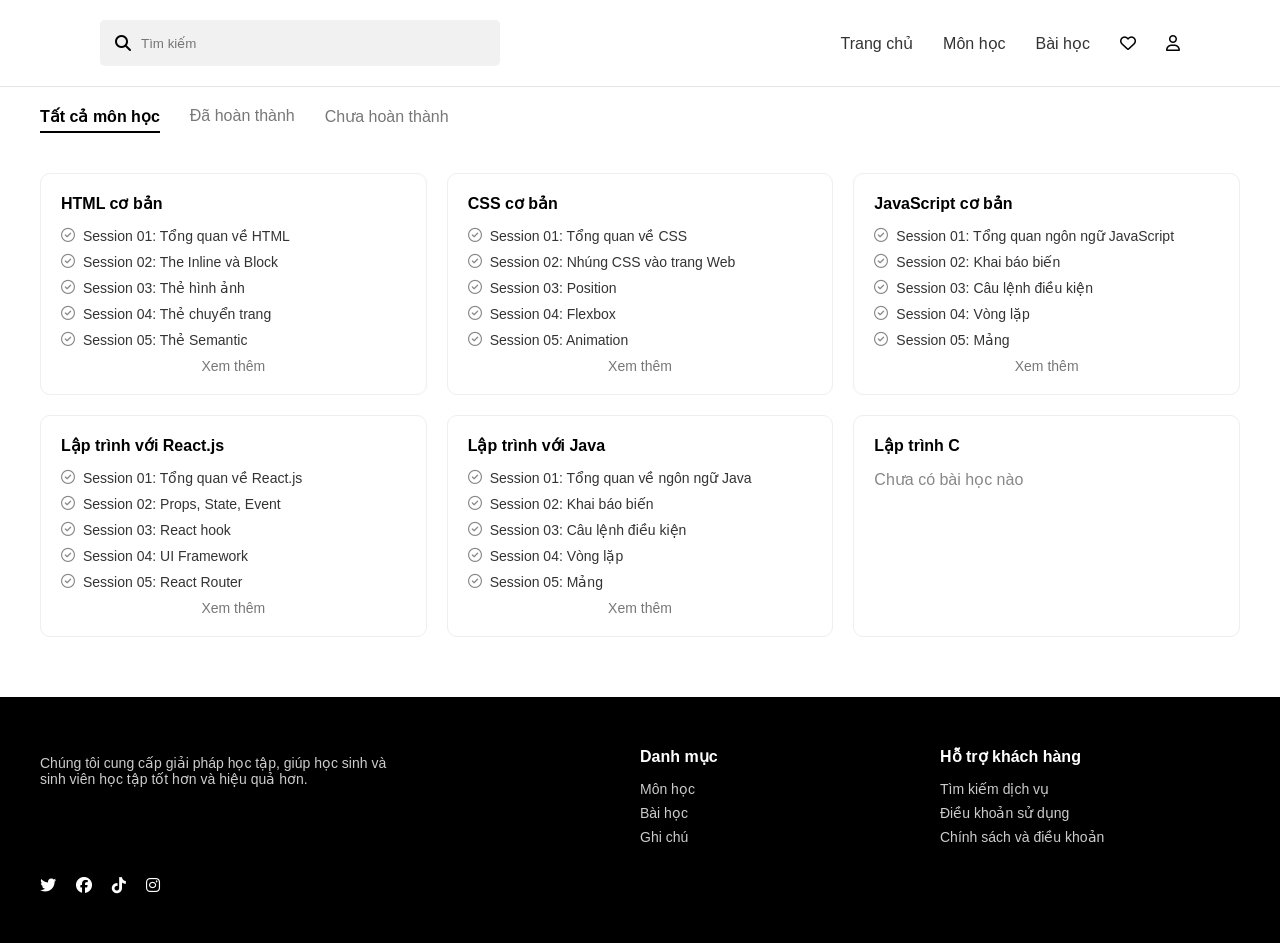
==== index.html @ 12305ce9 "Add files via upload" ====
<!doctype html>
<html lang="vi">
  <head>
    <meta charset="UTF-8" />
    <meta name="viewport" content="width=device-width, initial-scale=1.0" />
    <title>Khóa học</title>

    <link rel="stylesheet" href="./style.css" />

    <link
      rel="stylesheet"
      href="https://cdnjs.cloudflare.com/ajax/libs/font-awesome/6.5.0/css/all.min.css"
    />
  </head>
  <body>
    <!-- HEADER -->
    <header class="header">
      <div class="search">
        <i class="fa-solid fa-magnifying-glass"></i>
        <input type="text" placeholder="Tìm kiếm" />
      </div>

      <div class="menu">
        <a href="#">Trang chủ</a>
        <a href="#">Môn học</a>
        <a href="#">Bài học</a>
        <i class="fa-regular fa-heart"></i>
        <i class="fa-regular fa-user"></i>
      </div>
    </header>

    <!-- TAB -->
    <div class="tabs">
      <span class="active">Tất cả môn học</span>
      <span>Đã hoàn thành</span>
      <span>Chưa hoàn thành</span>
    </div>

    <!-- COURSE -->
    <section class="course">
      <!-- CARD -->
      <div class="card">
        <h3>HTML cơ bản</h3>

        <ul>
          <li>
            <i class="fa-regular fa-circle-check"></i> Session 01: Tổng quan về
            HTML
          </li>
          <li>
            <i class="fa-regular fa-circle-check"></i> Session 02: The Inline và
            Block
          </li>
          <li>
            <i class="fa-regular fa-circle-check"></i> Session 03: Thẻ hình ảnh
          </li>
          <li>
            <i class="fa-regular fa-circle-check"></i> Session 04: Thẻ chuyển
            trang
          </li>
          <li>
            <i class="fa-regular fa-circle-check"></i> Session 05: Thẻ Semantic
          </li>
        </ul>

        <p class="more">Xem thêm</p>
      </div>

      <div class="card">
        <h3>CSS cơ bản</h3>

        <ul>
          <li>
            <i class="fa-regular fa-circle-check"></i> Session 01: Tổng quan về
            CSS
          </li>
          <li>
            <i class="fa-regular fa-circle-check"></i> Session 02: Nhúng CSS vào
            trang Web
          </li>
          <li>
            <i class="fa-regular fa-circle-check"></i> Session 03: Position
          </li>
          <li>
            <i class="fa-regular fa-circle-check"></i> Session 04: Flexbox
          </li>
          <li>
            <i class="fa-regular fa-circle-check"></i> Session 05: Animation
          </li>
        </ul>

        <p class="more">Xem thêm</p>
      </div>

      <div class="card">
        <h3>JavaScript cơ bản</h3>

        <ul>
          <li>
            <i class="fa-regular fa-circle-check"></i> Session 01: Tổng quan
            ngôn ngữ JavaScript
          </li>
          <li>
            <i class="fa-regular fa-circle-check"></i> Session 02: Khai báo biến
          </li>
          <li>
            <i class="fa-regular fa-circle-check"></i> Session 03: Câu lệnh điều
            kiện
          </li>
          <li>
            <i class="fa-regular fa-circle-check"></i> Session 04: Vòng lặp
          </li>
          <li><i class="fa-regular fa-circle-check"></i> Session 05: Mảng</li>
        </ul>

        <p class="more">Xem thêm</p>
      </div>

      <div class="card">
        <h3>Lập trình với React.js</h3>

        <ul>
          <li>
            <i class="fa-regular fa-circle-check"></i> Session 01: Tổng quan về
            React.js
          </li>
          <li>
            <i class="fa-regular fa-circle-check"></i> Session 02: Props, State,
            Event
          </li>
          <li>
            <i class="fa-regular fa-circle-check"></i> Session 03: React hook
          </li>
          <li>
            <i class="fa-regular fa-circle-check"></i> Session 04: UI Framework
          </li>
          <li>
            <i class="fa-regular fa-circle-check"></i> Session 05: React Router
          </li>
        </ul>

        <p class="more">Xem thêm</p>
      </div>

      <div class="card">
        <h3>Lập trình với Java</h3>

        <ul>
          <li>
            <i class="fa-regular fa-circle-check"></i> Session 01: Tổng quan về
            ngôn ngữ Java
          </li>
          <li>
            <i class="fa-regular fa-circle-check"></i> Session 02: Khai báo biến
          </li>
          <li>
            <i class="fa-regular fa-circle-check"></i> Session 03: Câu lệnh điều
            kiện
          </li>
          <li>
            <i class="fa-regular fa-circle-check"></i> Session 04: Vòng lặp
          </li>
          <li><i class="fa-regular fa-circle-check"></i> Session 05: Mảng</li>
        </ul>

        <p class="more">Xem thêm</p>
      </div>

      <div class="card">
        <h3>Lập trình C</h3>
        <p class="empty">Chưa có bài học nào</p>
      </div>
    </section>

    <!-- FOOTER -->
    <footer class="footer">
      <div class="footer-left">
        <p>
          Chúng tôi cung cấp giải pháp học tập, giúp học sinh và <br />
          sinh viên học tập tốt hơn và hiệu quả hơn.
        </p>

        <div class="social">
          <i class="fa-brands fa-twitter"></i>
          <i class="fa-brands fa-facebook"></i>
          <i class="fa-brands fa-tiktok"></i>
          <i class="fa-brands fa-instagram"></i>
        </div>
      </div>

      <div>
        <h4>Danh mục</h4>
        <p>Môn học</p>
        <p>Bài học</p>
        <p>Ghi chú</p>
      </div>

      <div>
        <h4>Hỗ trợ khách hàng</h4>
        <p>Tìm kiếm dịch vụ</p>
        <p>Điều khoản sử dụng</p>
        <p>Chính sách và điều khoản</p>
      </div>
    </footer>
  </body>
</html>
---- style.css ----
*{
margin:0;
padding:0;
box-sizing:border-box;
font-family: "Segoe UI",sans-serif;
}


/* HEADER */

.header{
display:flex;
justify-content:space-between;
align-items:center;
padding:20px 100px;
background:white;
border-bottom:1px solid #e5e5e5;
}

.search{
display:flex;
align-items:center;
background:#f1f1f1;
padding:15px 15px;
border-radius:5px;
width:400px;
gap:10px;
}

.search input{
border:none;
background:none;
outline:none;
width:100%;
}

.menu{
display:flex;
align-items:center;
gap:30px;
}

.menu a{
text-decoration:none;
color:#333;
}

.menu i{
cursor:pointer;
}


/* TAB */

.tabs{
display:flex;
gap:30px;
padding:20px 40px;
}

.tabs span{
cursor:pointer;
color:#777;
}

.tabs .active{
color:black;
font-weight:600;
border-bottom:2px solid black;
padding-bottom:5px;
}


/* COURSE */

.course{
display:grid;
grid-template-columns:repeat(3,1fr);
gap:20px;
padding:20px 40px;
}

.card{
background:white;
border:1px solid #eee;
border-radius:10px;
padding:20px;
}

.card h3{
margin-bottom:15px;
font-size:16px;
}

.card ul{
list-style:none;
}

.card li{
display:flex;
gap:8px;
margin:10px 0;
font-size:14px;
color:#333;
}

.card i{
color:#888;
}

.more{
margin-top:10px;
color:#777;
font-size:14px;
cursor:pointer;
text-align: center;
}

.empty{
color:#888;
margin-top:10px;
}


/* FOOTER */

.footer{
background:black;
color:white;
display:grid;
grid-template-columns:2fr 1fr 1fr;
padding:50px 40px;
margin-top:40px;
}

.footer h4{
margin-bottom:15px;
}

.footer p{
margin:8px 0;
color:#ccc;
font-size:14px;
}

.social{
margin-top:90px;
display:flex;
gap:20px;
}

.social i{
cursor:pointer;
}
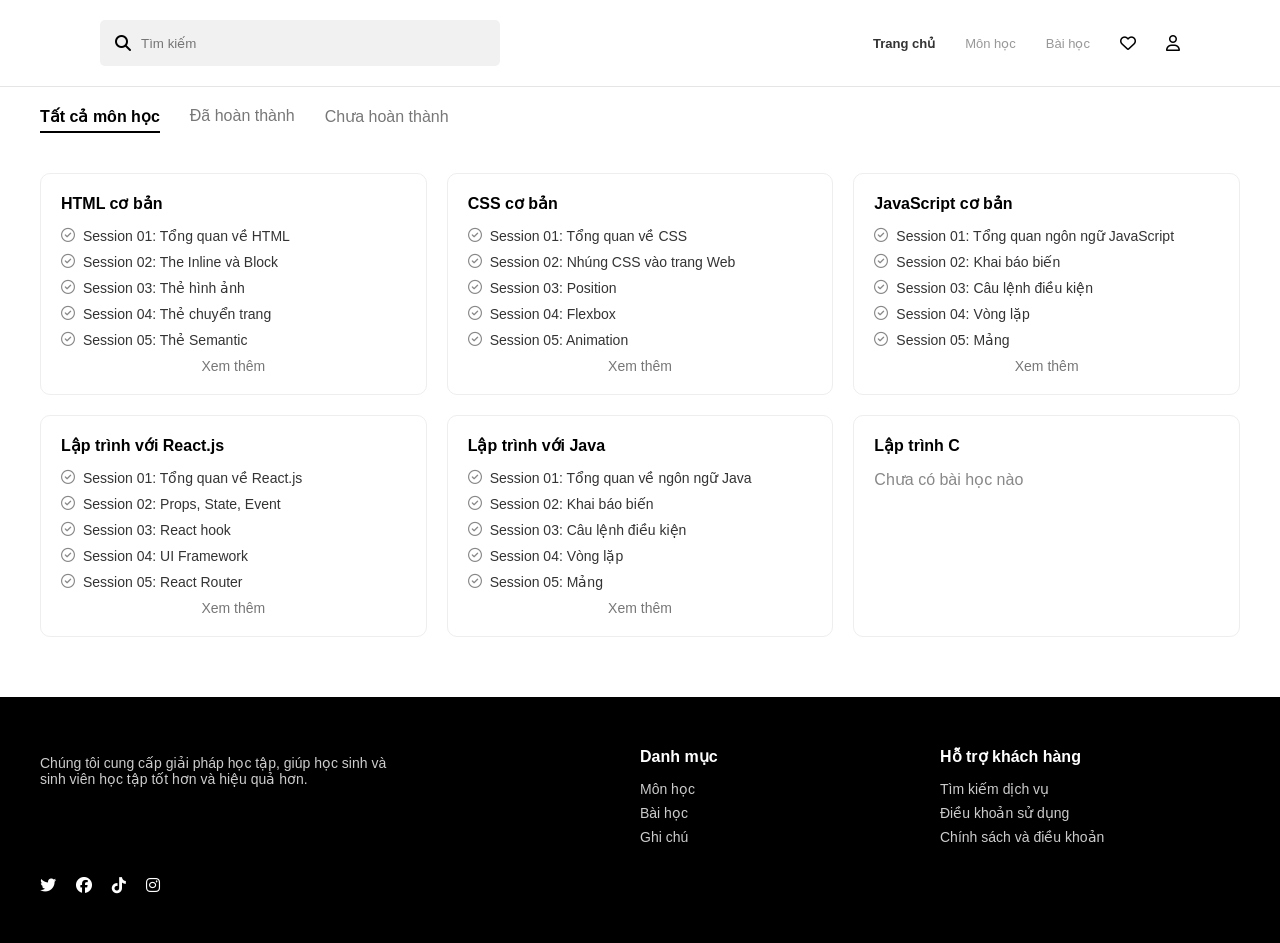
==== commit 466e6294: "Add files via upload" ====
--- a/index.html
+++ b/index.html
@@ -21,9 +21,9 @@
       </div>
 
       <div class="menu">
-        <a href="#">Trang chủ</a>
-        <a href="#">Môn học</a>
-        <a href="#">Bài học</a>
+        <a href="#"><b>Trang chủ</b></a>
+        <a href="#" class="subject">Môn học</a>
+        <a href="#" class="subject">Bài học</a>
         <i class="fa-regular fa-heart"></i>
         <i class="fa-regular fa-user"></i>
       </div>
--- a/style.css
+++ b/style.css
@@ -43,6 +43,11 @@
 .menu a{
 text-decoration:none;
 color:#333;
+font-size: 13px;
+}
+
+.subject{
+opacity: 0.5;
 }
 
 .menu i{
